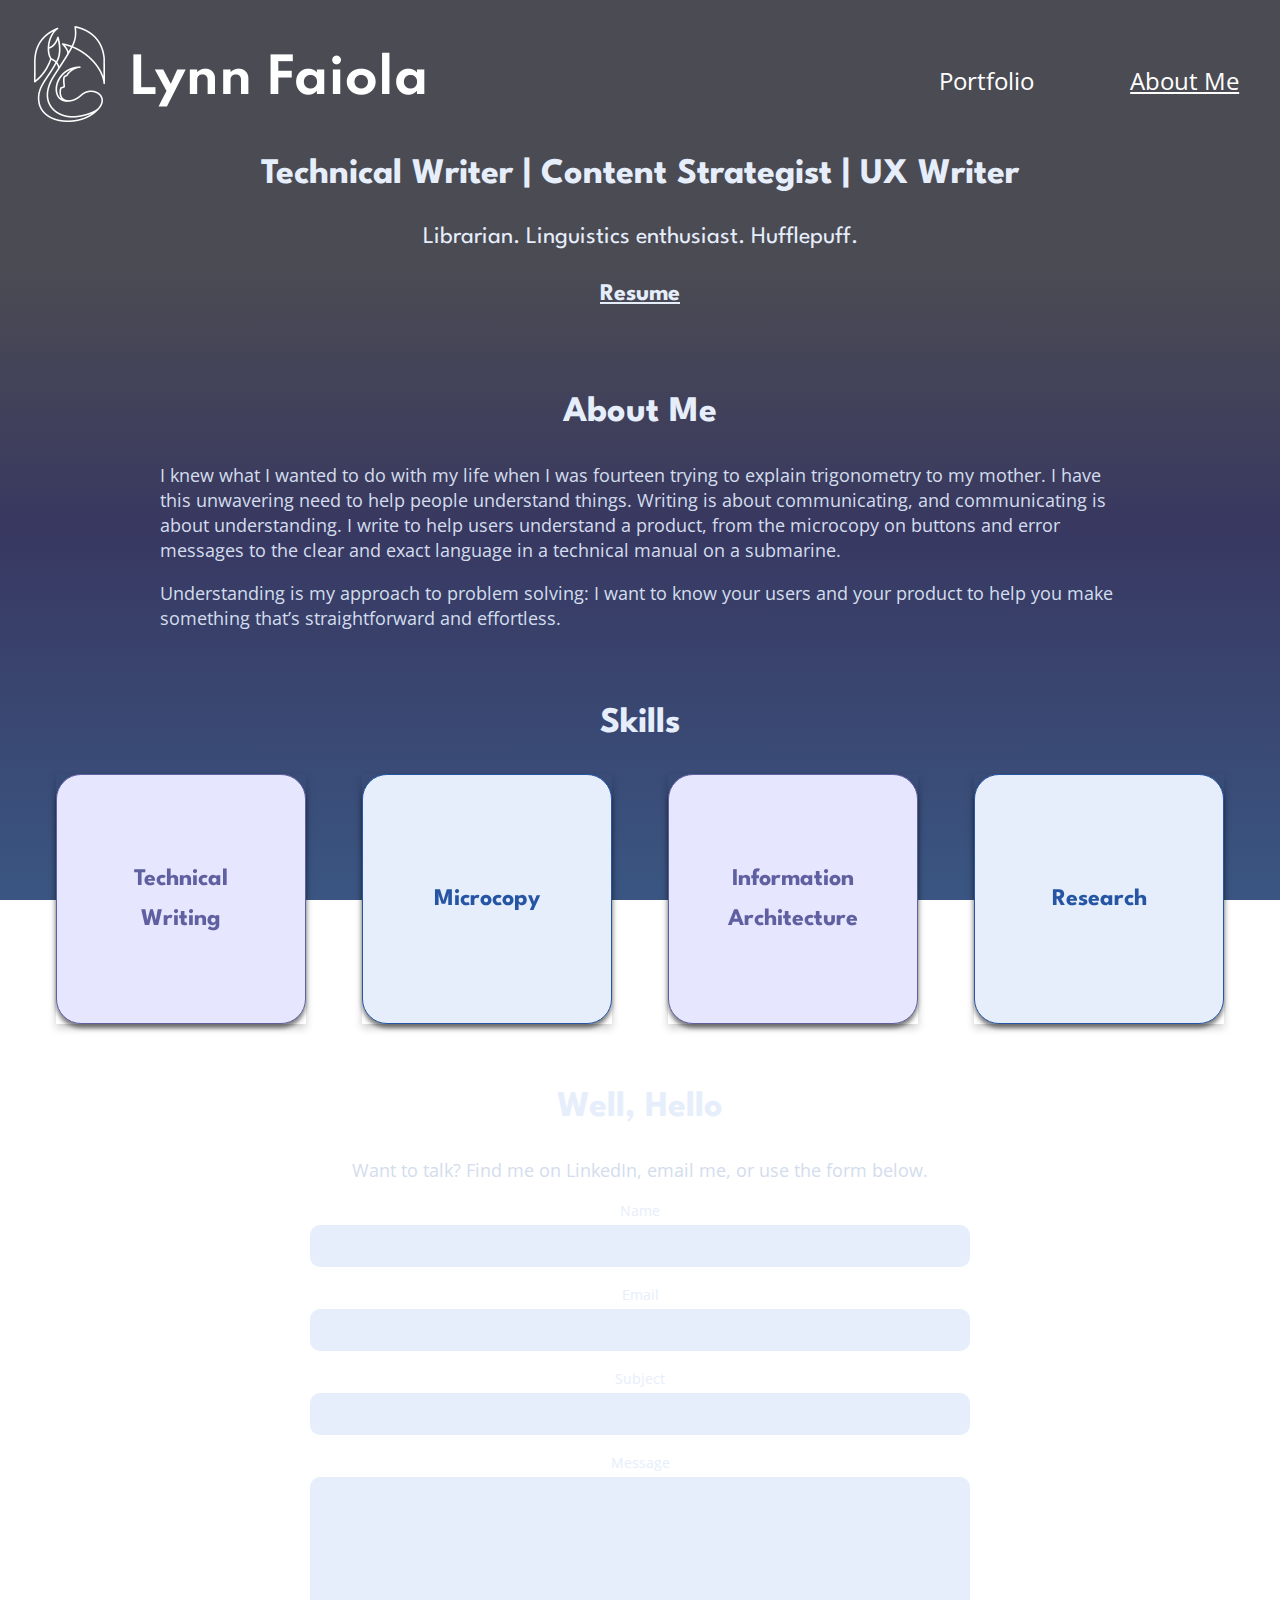
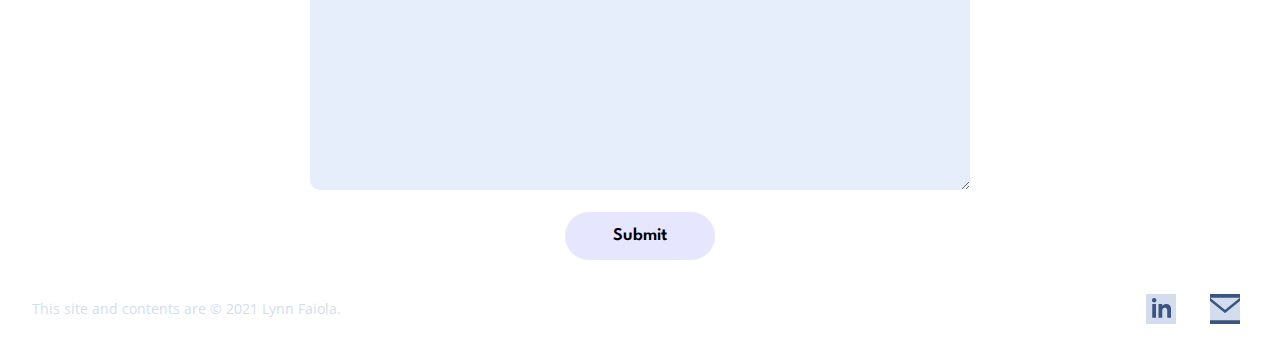
==== aboutMe.html @ 55f85517 "V9" ====
<!DOCTYPE html>
<html>
<head>
    <title>Lynn Faiola</title>
    <link href="css/style.css" rel="stylesheet" type="text/css">
    <link href="https://fonts.googleapis.com/css2?family=Open+Sans&display=swap" rel="stylesheet">
    <link href="https://fonts.googleapis.com/css2?family=Open+Sans&family=Spartan:wght@400;600;700;800&display=swap" rel="stylesheet">
</head>

<body>
    <div class="fixedBackgroundGradient"></div>
<header>
    <div class="inline-block logo">
        <img src="./images/logo.png" height="96">
    </div>
    <nav class="inline-block">
        <ul class="navItems"> 
            <li class="navDropdown"><div class="portfolioNav"><a href="index.html">Portfolio</a></div>
                <ul class="dropdown-content">
                    <li class="dropdown-tertiary">UX Writing and Design
                        <ul class="dropdown-content2">
                            <li class="tertiaryItem">Fibrarian Case Study</li>
                            <li class="tertiaryItem">USACE Redesign Case Study</li>
                            <li class="tertiaryItem">Our House Redesign Case Study</li>
                        </ul>
                    </li>
                    <li class="dropdown-tertiary">Technical Writing
                        <ul class="dropdown-content2">
                            <li class="tertiaryItem">Knowledge Base Study Guide</li>
                            <li class="tertiaryItem">FAQ on CARES Act Stimulus Payments</li>
                            <li class="tertiaryItem">Our House Redesign Case Study</li>
                        </ul>
                    </li>
                </ul>
            </li>
            <li class="inline-block navEnd aboutMe2">About Me</li>
        </ul>
    </nav>
</header>

<section>
    <div class="centeredText">
        <h2>Technical Writer | Content Strategist | UX Writer</h2>
        <h3 class="noBold">Librarian. Linguistics enthusiast. Hufflepuff.</h3>
        <h3 class="resume">Resume</h3>
    </div>
    
    <div class="wordVomit">
        <h2 class="centeredText">About Me</h2>
        <p>I knew what I wanted to do with my life when I was fourteen trying to explain trigonometry to my mother. I have this unwavering need to help people understand things. Writing is about communicating, and communicating is about understanding. I write to help users understand a product, from the microcopy on buttons and error messages to the clear and exact language in a technical manual on a submarine.</p>
        <p>Understanding is my approach to problem solving: I want to know your users and your product to help you make something that’s straightforward and effortless.</p>
    </div>
    
    <div class="centeredText">
        <h2>Skills</h2>
        <div class="cardContainer">
            <div class="flip-card">
                <div class="flip-card-inner">
                  <div class="flip-card-front">
                    <h3 class="purpleCard">Technical<br>Writing</h3>
                  </div>
                  <div class="flip-card-back"> 
                    <p>I’ll simplify your complex information and reduce the amount of jargon so anyone can understand.</p> 
                    <p><b>Tools:</b> XML/HTML, Google Drive, MS Word</p>
                  </div>
                </div>
            </div>
            <div class="flip-card">
                <div class="flip-card-inner">
                  <div class="flip-card-frontBlue">
                    <h3 class="blueCard">Microcopy</h3>
                  </div>
                  <div class="flip-card-backBlue">
                    <p>I can help you decide if the design should say “Quick Filter” versus “Quick View” and why it matters to your users.</p> 
                    <p><b>Tools:</b> Jira, GitHub, Figma</p>
                  </div>
                </div>
            </div>
            <div class="flip-card">
                <div class="flip-card-inner">
                  <div class="flip-card-front">
                    <h3 class="purpleCard">Information Architecture</h3>
                  </div>
                  <div class="flip-card-back">
                    <p>Navigable, intuitive information brought to you by the best resource: a librarian.</p> 
                    <p><b>Tools:</b> Miro, Whimsical, Figma, Adobe XD</p>
                  </div>
                </div>
            </div>
            <div class="flip-card">
                <div class="flip-card-inner">
                  <div class="flip-card-frontBlue">
                    <h3 class="blueCard">Research</h3>
                  </div>
                  <div class="flip-card-backBlue">
                    <p>From interviewing users to interviewing your product, I’ve got you covered.</p> 
                    <p><b>Tools:</b> Otter.ai, Miro, Google Drive, [your product]</p>
                  </div>
                </div>
            </div>
        </div>
    </div>
    
    <div class="centeredForm">
        <h2>Well, Hello</h2>
        <p>Want to talk? Find me on LinkedIn, email me, or use the form below.</p>
            <form>
                <label for="name">Name</label><br>
                <input type="text" id="name" name="name" class="freeForm"><br><br>
                <label for="email">Email</label><br>
                <input type="email" id="email" name="email" class="freeForm"><br><br>
                <label for="subject">Subject</label><br>
                <input type="text" id="subject" name="subject" class="freeForm"><br><br>
                <label for="message">Message</label><br>
                <textarea id="message" name="message" rows="20" cols="60" class="freeForm message"></textarea><br><br>
                <input type="submit" value="Submit" class="submitButton">
            </form>
    </div>
</section>

<footer class="footer">
    <div class="inline-block left">
    <p>This site and contents are © 2021 Lynn Faiola.</p>
    </div>
    <div class="inline-block right">
    <img class="padded" src="./images/linkedin_icon.png" height="30" width="30">
    <img src="./images/email_icon.png" height="30" width="30">
    </div>
</footer>

</body>
</html>
---- css/style.css ----
/* Top Level */

html {
    min-height: 100%;
    margin:0;
    padding:0;    
}

body{
    background: linear-gradient(180deg, #4B4B53 29.86%, #383861 58.73%, #3A5581 98.44%);
    background-repeat: no-repeat;
    background-size: auto;
    background-attachment: fixed;
    overflow:overlay;
    margin:0;
    padding:0; 
    min-height: 100vh;
    display: flex;
    flex-direction: column;
}

header{
    padding-top: 2%;
}

.portfolioSection{
    text-align: center;
    min-height: calc(100%);
}

footer{
    margin-top: auto;
    vertical-align: center;
    padding-left: 2.5%;
    padding-right: 2.5%;
    padding-bottom: 1%;
}

/* Scroll Bar */

    /* width */
::-webkit-scrollbar {
    width: 8px;
  }
  
  /* Track */
::-webkit-scrollbar-track {
    /*box-shadow: inset 0 0 5px grey; 
    border-radius: 10px;*/
    background-color: transparent;
}
   
  /* Handle */
::-webkit-scrollbar-thumb {
    background:#D3D3D3;
    border-radius: 8px;
}
  
  /* Handle on hover */
::-webkit-scrollbar-thumb:hover {
    background: #808080; 
}


/*Navigation*/

nav{
    width: 73%;
    /*float: right;*/
    padding: 1%;
}

nav ul{
    list-style-type: none;
    /*float:right;
    margin-left: auto;*/
    display: flex;
    justify-content: right;
}

li a{
    color:white;
    text-decoration: none;
}

.portfolioNav{
    padding-right: 96px;
    font-family: Open Sans;
    font-style: normal;
    font-weight: normal;
    font-size: 24px;
    line-height: 33px;
    color:#FFFFFF;
    cursor: pointer;
}

.portNav2{    
    text-decoration: underline;
}

li.navEnd{
    font-family: Open Sans;
    font-style: normal;
    font-weight: normal;
    font-size: 24px;
    line-height: 33px;
    color:#FFFFFF;
    cursor: pointer;
}

.aboutMe2{
    text-decoration: underline;
}

.portfolioNav:hover, li.navEnd:hover{
    text-decoration: underline;
}

.navDropdown{
    display: inline-block;
}

.dropdown-content{    
    display:none;
    position:absolute;
    background-color:#4B4B53;
    font-family: Open Sans;
    font-style: normal;
    font-weight: normal;
    font-size: 20px;
    line-height: 33px;
    color:#FFFFFF;
    /*max-width: 300px;*/
    padding: 8px 8px 8px 8px;
    box-shadow: 4px 4px 4px 4px rgba(0, 0, 0, 0.25);
    z-index: 1;
}

.navDropdown:hover .dropdown-content {
    display: block;
}

.dropdown-tertiary{
    display: block;
    padding-top: 8px;
}

.dropdown-content2{    
    display:none;
    position:static;
    background-color:#4B4B53;    
    padding-top: 8px;
    padding-bottom: 8px;
    cursor: pointer;
}

.tertiaryItem{
    font-size: 18px;
}

.dropdown-tertiary:hover .dropdown-content2 {
    display: block;
}

.tertiaryItem:hover {
    text-decoration: underline;
}

/* Classes */

.inline-block{
    display: inline-block;
    vertical-align: bottom;
}

.logo{
    width: 20%;
    padding-left: 2.5%;
    text-align: center;    
    vertical-align: center;
}

div.left{
    /*float: left;
    padding: 1%;*/
    width: 60%;
    display: inline-flex;
    justify-content: left;
}

div.right{
    display: inline-flex;
    justify-content: right;
    vertical-align: center;
    width: 39%;
    padding-bottom: 8px;
    /*float: right;
    width: 49%;*/
}

img.padded{
    padding-right:34px;
}

.centeredText{
    text-align: center;
}

.centeredForm{
    text-align: center;
    margin-top: 5%;
    margin-bottom: 2%;
}

.wordVomit{
    width:75%;
    margin:auto;
    padding:25px
}

/*About Me Contact Form*/

.submitButton{
    width: 150px;
    height: 48px;
    background: #E6E6FF;
    border-radius: 50px;
    border:none;
    font-family: Spartan;
    font-style: normal;
    font-weight: 600;
    font-size: 18px;
    line-height: 20px;
    align-items: center;
    text-align: center;
}

label{
    font-family: Open Sans;
    font-style: normal;
    font-weight: normal;
    font-size: 14px;
    line-height: 19px;
    color: #E6EEFC;
    padding-bottom: 15px;
    text-align: left;
}


.freeForm{
    background: #E6EEFC;
    border-radius: 10px;
    border:none;
    width: 50%;
    height: 32px;
    font-family: Open Sans;
    font-style: normal;
    font-weight: normal;
    font-size: 18px;
    color: #4B4B53;
    margin-top: 5px;
    padding:5px 10px 5px 10px;
}

.message{
    width: 50%;
    height: 303px;
}

textarea:focus, input:focus{
    outline: none;
}

/* Buttons */

a.buttonLink{
    text-decoration: none;
}

.buttons{
    text-align: center;    
    margin-top:3%;
}

.buttons2{
    padding:50px;
    padding-top:0;
    text-align: center;
}

.block{    
    display: block;
}

button.listBlue{
    display: block;
    width: 400px;
    height: 102px;
    /*left: 270px;
    top: 737px;*/
    background: #E6EEFC;
    border: 1px solid #2656A3;
    box-sizing: border-box;
    border-radius: 25px;
    color: #2656A3;
    font-family: Open Sans;
    font-style: normal;
    font-weight: normal;
    font-size: 24px;
    line-height: 33px;
    cursor: pointer;
}

button.listBlue:hover{
    background: #2656A3;
    border: 1px solid #E6EEFC;
    box-sizing: border-box;
    box-shadow: 4px 4px 4px rgba(0, 0, 0, 0.25);
    color: #E6EEFC;
}

button.listBlue1:hover span {
    display:none
}
button.listBlue1:hover:before {
    content:"Improve user navigation through information architecture."
}

button.listBlue2:hover span {
    display:none
}
button.listBlue2:hover:before {
    content:"A mobile app to designed enable book sharing."
}

button.listBlue3:hover span {
    display:none
}
button.listBlue3:hover:before {
    content:"Boost volunteer aquisition and retention with site clarity."
}

button.listPurple{
    display: block;
    width: 400px;
    height: 102px;
    /*left: 793px;
    top: 513px;*/
    background: #E6E6FF;
    border: 1px solid #6060A1;
    box-sizing: border-box;
    border-radius: 25px;
    color: #6060A1;
    font-family: Open Sans;
    font-style: normal;
    font-weight: normal;
    font-size: 24px;
    line-height: 33px;
    cursor: pointer;
}

button.listPurple:hover{
    background: #6060A1;
    border: 1px solid #E6E6FF;
    box-sizing: border-box;
    box-shadow: 4px 4px 4px rgba(0, 0, 0, 0.25);
    color: #E6E6FF;
}

button.listPurple1:hover span {
    display:none
}
button.listPurple1:hover:before {
    content:"Unifies the branding of an internal knowledge base."
}

button.listPurple2:hover span {
    display:none
}
button.listPurple2:hover:before {
    content:"Assists employees addressing credit union members."
}

button.listPurple3:hover span {
    display:none
}
button.listPurple3:hover:before {
    content:"Breakdown of a dashboard for new call center agents."
}

/* Cards */

.cardContainer{
    display:flex;
    justify-content: space-evenly;
}

.flip-card {
    background-color: transparent;
    width: 250px;
    height: 250px;
    perspective: 1000px;
}

.flip-card-inner {
    position: relative;
    width: 100%;
    height: 100%;
    text-align: center;
    transition: transform 0.6s;
    transform-style: preserve-3d;
    box-shadow: 0 4px 8px 0 rgba(0,0,0,0.2);
}

.flip-card:hover .flip-card-inner {
    transform: rotateY(180deg);
}

.flip-card-front, .flip-card-back {
    position: absolute;
    width: 100%;
    height: 100%;
    -webkit-backface-visibility: hidden;
    backface-visibility: hidden;
}

.flip-card-front {
    color: #6060A1;
    background-color: #E6E6FF;
    border: 1px solid #6060A1;
    box-sizing: border-box;
    box-shadow: 0px 4px 4px rgba(0, 0, 0, 0.5);
    border-radius: 25px;
    display: flex;
    flex-direction: column;
    justify-content: center;
}

.flip-card-back {
    color: #E6E6FF;
    background-color: #6060A1;
    border: 1px solid #E6E6FF;
    transform: rotateY(180deg);
    border-radius: 25px;
    display: flex;
    flex-direction: column;
    justify-content: center;
}

.flip-card-frontBlue, .flip-card-backBlue {
    position: absolute;
    width: 100%;
    height: 100%;
    -webkit-backface-visibility: hidden;
    backface-visibility: hidden;
}

.flip-card-frontBlue {
    background-color: #E6EEFC;
    border: 1px solid #2656A3;
    box-sizing: border-box;
    box-shadow: 0px 4px 4px rgba(0, 0, 0, 0.5);
    border-radius: 25px;
    display: flex;
    flex-direction: column;
    justify-content: center;
}

.flip-card-backBlue {
    color: #E6EEFC;
    background-color: #2656A3;
    border: 1px solid #E6EEFC;
    transform: rotateY(180deg);
    border-radius: 25px;
    display: flex;
    flex-direction: column;
    justify-content: center;
}

/* Typography */

h1{
    font-family: Spartan;
    font-style: normal;
    font-weight: bold;
    font-size: 48px;
    line-height: 54px;
    color: #FFFFFF;
}

h2{
    font-family: Spartan;
    font-style: normal;
    font-weight: bold;
    font-size: 36px;
    line-height: 40px;    
    color: #E6EEFC;
}

h3{
    font-family: Spartan;
    font-style: normal;
    font-weight: bold;
    font-size: 24px;
    line-height: 40px;    
    color: #E6EEFC;
}

h3.noBold{
    font-family: Spartan;
    font-style: normal;
    font-weight: normal;
    font-size: 24px;
    line-height: 25px;    
    color: #E6EEFC;
}

h3.resume{
    font-family: Spartan;
    font-style: normal;
    font-weight: bold;
    font-size: 24px;
    line-height: 40px;    
    color: #E6EEFC;
    text-decoration: underline;
}

h3.purpleCard{
    font-family: Spartan;
    font-style: normal;
    font-weight: bold;
    font-size: 24px;
    color: #6060A1;
}

h3.blueCard{
    font-family: Spartan;
    font-style: normal;
    font-weight: bold;
    font-size: 24px;
    color: #2656A3;
}

p {
    font-family: Open Sans;
    font-style: normal;
    font-weight: normal;
    font-size: 18px;
    line-height: 25px;
    color: #D3DDED;
}

p.purpleCard {
    font-family: Open Sans;
    font-style: normal;
    font-weight: normal;
    font-size: 18px;
    line-height: 25px;
    color: #E6E6FF;
}

p.blueCard {
    font-family: Open Sans;
    font-style: normal;
    font-weight: normal;
    font-size: 18px;
    line-height: 25px;
    color: #E6EEFC;
}

footer p {
    font-family: Open Sans;
    font-style: normal;
    font-weight: normal;
    font-size: 14px;
    line-height: 19px;
    color: #D3DDED;
}

p.intro{
    text-align: center;
    font-family: 'Open Sans', sans-serif;
    font-size: 24px;
    line-height: 33px;
    color: #E6EEFC;
    align-items: center;
    text-align: center;
    width: 75%;
    height: 123px;
    left: 362px;
    top: 209px;
    display: flex;
    align-items: center;
    margin: auto;
}
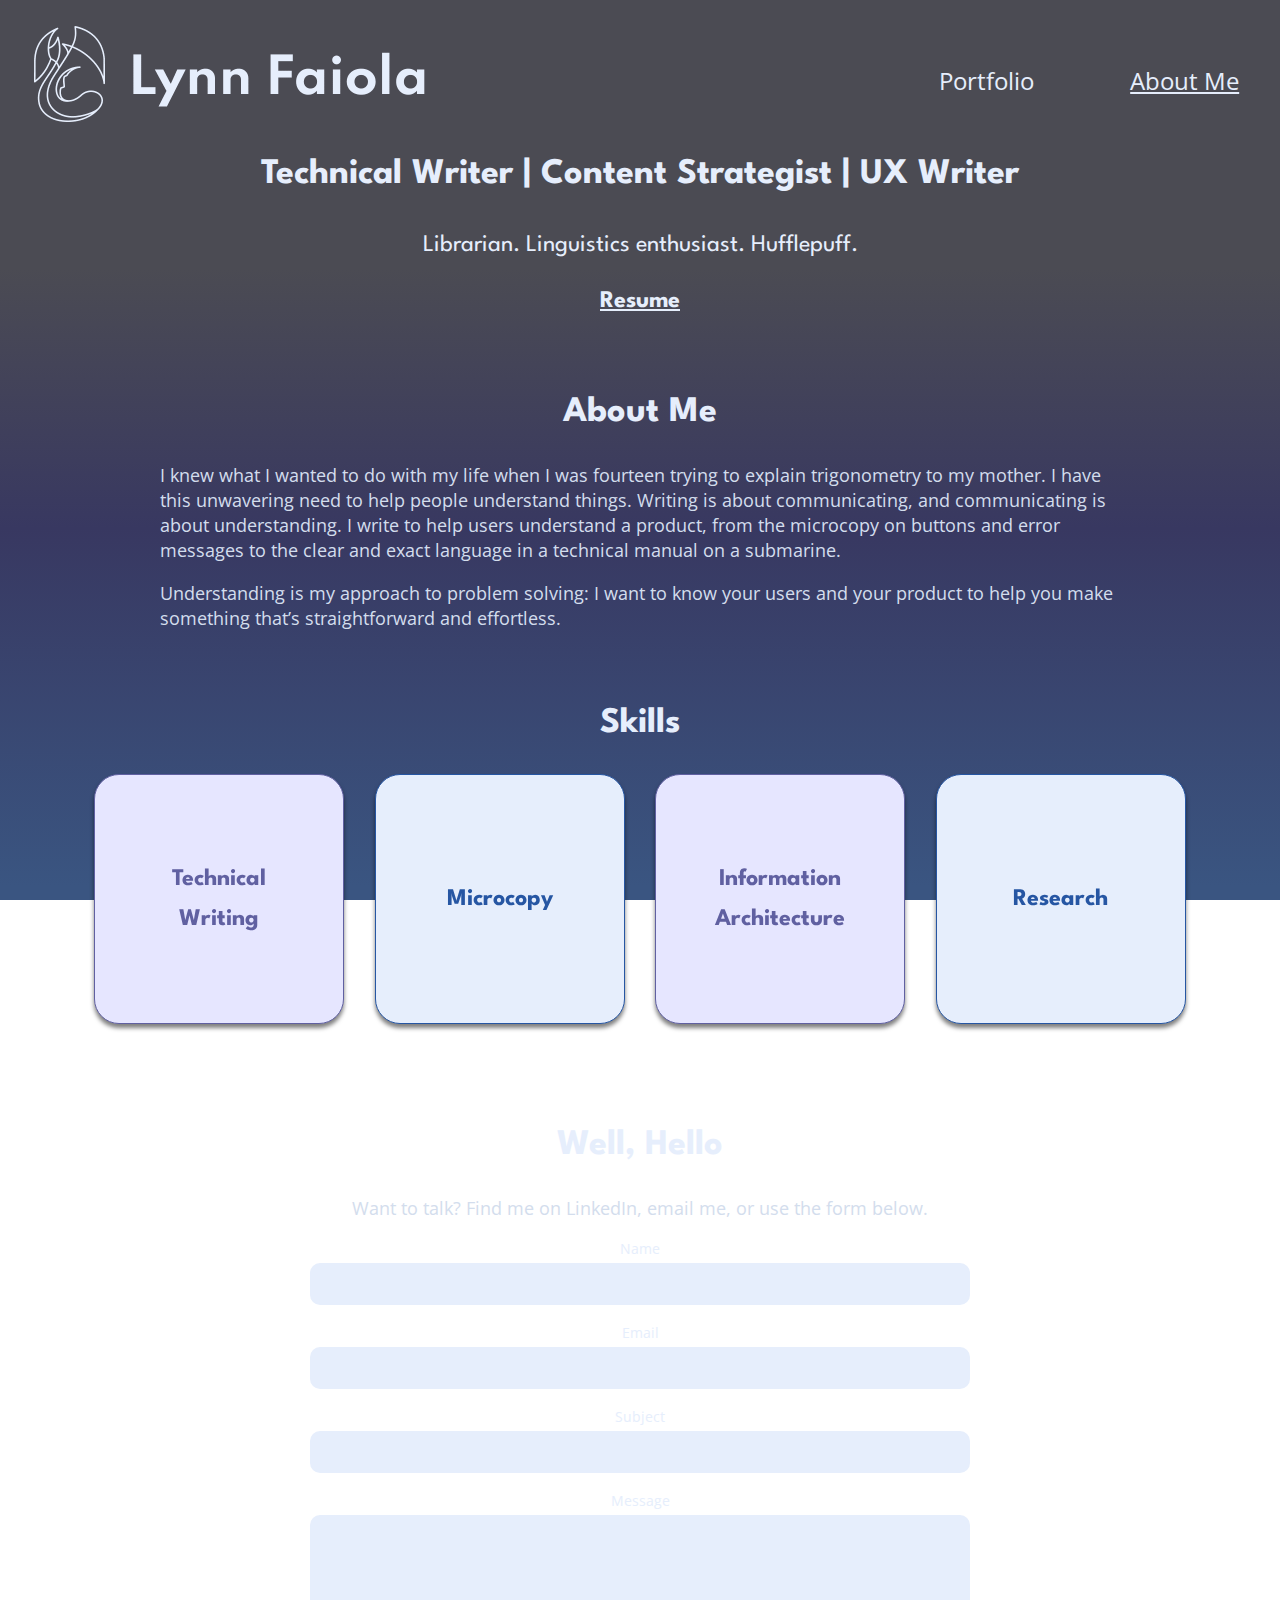
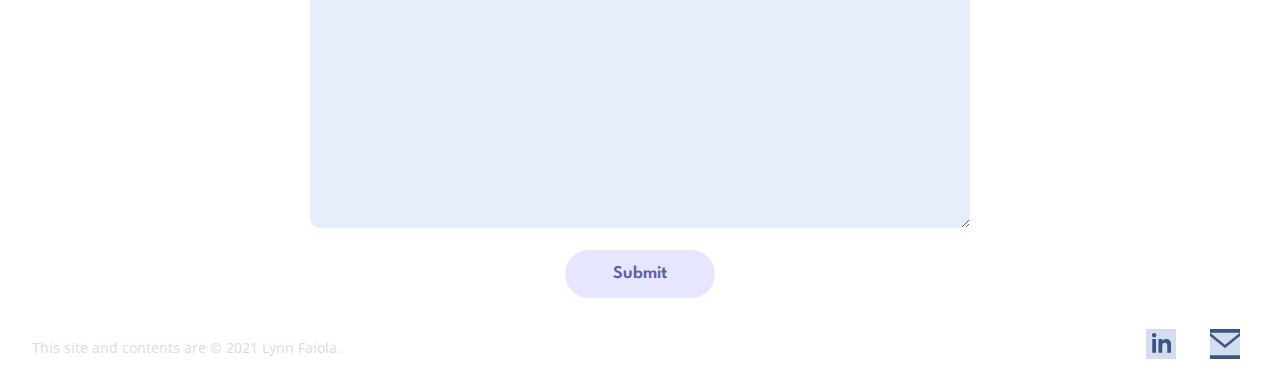
==== commit 6f4de5e0: "V11" ====
--- a/aboutMe.html
+++ b/aboutMe.html
@@ -119,13 +119,13 @@
 </section>
 
 <footer class="footer">
-    <div class="inline-block left">
-    <p>This site and contents are © 2021 Lynn Faiola.</p>
-    </div>
-    <div class="inline-block right">
-    <img class="padded" src="./images/linkedin_icon.png" height="30" width="30">
-    <img src="./images/email_icon.png" height="30" width="30">
-    </div>
+  <div class="inline-block left">
+  <p>This site and contents are © 2021 Lynn Faiola.</p>
+  </div>
+  <div class="inline-block right">
+  <a href="https://www.linkedin.com/in/hlynnbigham/" target="_blank"><img class="padded" src="./images/linkedin_icon.png" height="30" width="30"></a>
+  <img src="./images/email_icon.png" height="30" width="30">
+  </div>
 </footer>
 
 </body>
--- a/css/style.css
+++ b/css/style.css
@@ -79,7 +79,7 @@
 }
 
 li a{
-    color:white;
+    color:#E6EEFC;
     text-decoration: none;
 }
 
@@ -90,7 +90,7 @@
     font-weight: normal;
     font-size: 24px;
     line-height: 33px;
-    color:#FFFFFF;
+    color:#E6EEFC;
     cursor: pointer;
 }
 
@@ -104,7 +104,7 @@
     font-weight: normal;
     font-size: 24px;
     line-height: 33px;
-    color:#FFFFFF;
+    color:#E6EEFC;
     cursor: pointer;
 }
 
@@ -143,6 +143,7 @@
 .dropdown-tertiary{
     display: block;
     padding-top: 8px;
+    color: #E6E6FF;
 }
 
 .dropdown-content2{    
@@ -156,6 +157,7 @@
 
 .tertiaryItem{
     font-size: 18px;
+    color: #E6E6FF;
 }
 
 .dropdown-tertiary:hover .dropdown-content2 {
@@ -204,11 +206,12 @@
 
 .centeredText{
     text-align: center;
+
 }
 
 .centeredForm{
     text-align: center;
-    margin-top: 5%;
+    margin-top: 8%;
     margin-bottom: 2%;
 }
 
@@ -224,6 +227,7 @@
     width: 150px;
     height: 48px;
     background: #E6E6FF;
+    color: #6060A1;
     border-radius: 50px;
     border:none;
     font-family: Spartan;
@@ -233,6 +237,12 @@
     line-height: 20px;
     align-items: center;
     text-align: center;
+}
+
+.submitButton:hover{
+    background: #6060A1;
+    color:#E6E6FF;
+    box-shadow: 4px 4px 4px rgba(0, 0, 0, 0.25);
 }
 
 label{
@@ -393,6 +403,7 @@
 .cardContainer{
     display:flex;
     justify-content: space-evenly;
+    margin:0 5%;
 }
 
 .flip-card {
@@ -409,7 +420,7 @@
     text-align: center;
     transition: transform 0.6s;
     transform-style: preserve-3d;
-    box-shadow: 0 4px 8px 0 rgba(0,0,0,0.2);
+   /* box-shadow: 0 4px 8px 0 rgba(0,0,0,0.2);*/
 }
 
 .flip-card:hover .flip-card-inner {
@@ -445,6 +456,7 @@
     display: flex;
     flex-direction: column;
     justify-content: center;
+    box-shadow: 0 4px 8px 0 rgba(0,0,0,0.5);
 }
 
 .flip-card-frontBlue, .flip-card-backBlue {
@@ -475,6 +487,7 @@
     display: flex;
     flex-direction: column;
     justify-content: center;
+    box-shadow: 0 4px 8px 0 rgba(0,0,0,0.5);
 }
 
 /* Typography */
@@ -510,17 +523,16 @@
     font-family: Spartan;
     font-style: normal;
     font-weight: normal;
+    font-size: 24px;  
+    color: #E6EEFC;
+}
+
+h3.resume{
+    font-family: Spartan;
+    font-style: normal;
+    font-weight: bold;
     font-size: 24px;
     line-height: 25px;    
-    color: #E6EEFC;
-}
-
-h3.resume{
-    font-family: Spartan;
-    font-style: normal;
-    font-weight: bold;
-    font-size: 24px;
-    line-height: 40px;    
     color: #E6EEFC;
     text-decoration: underline;
 }
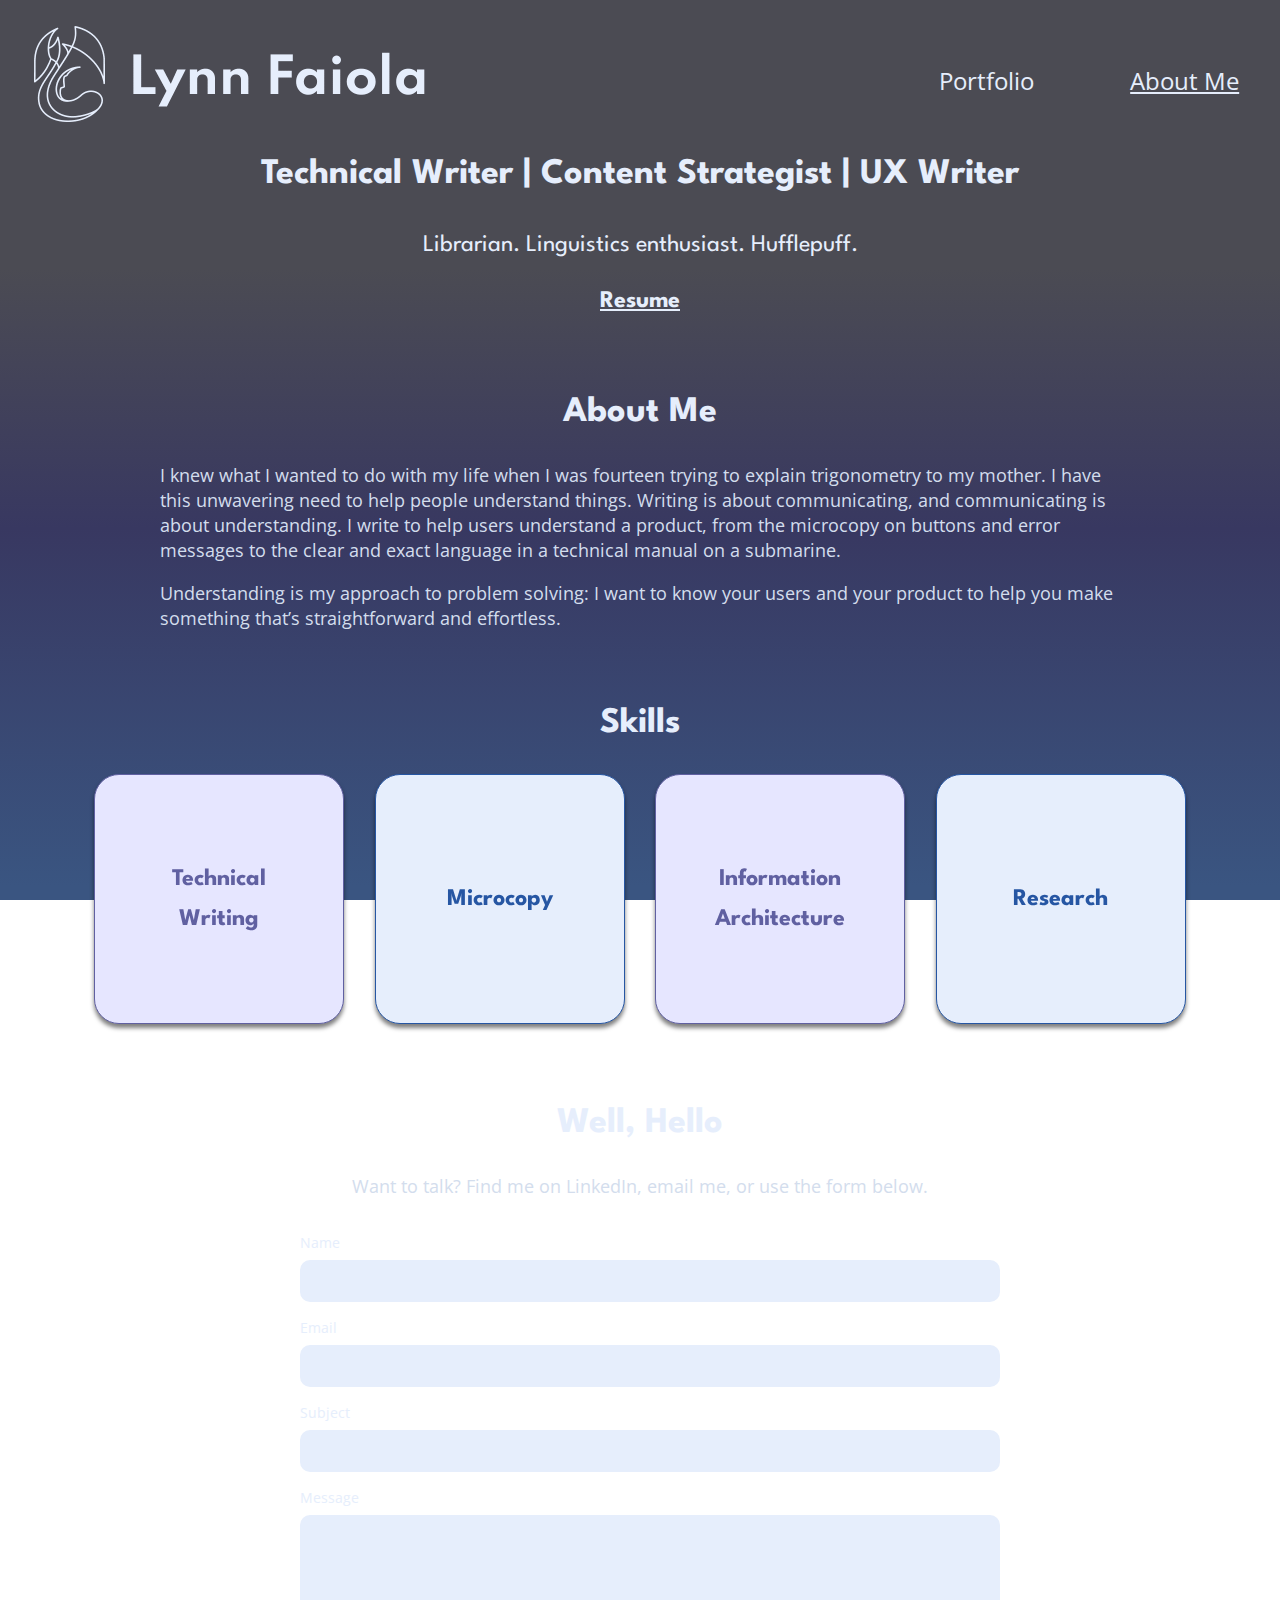
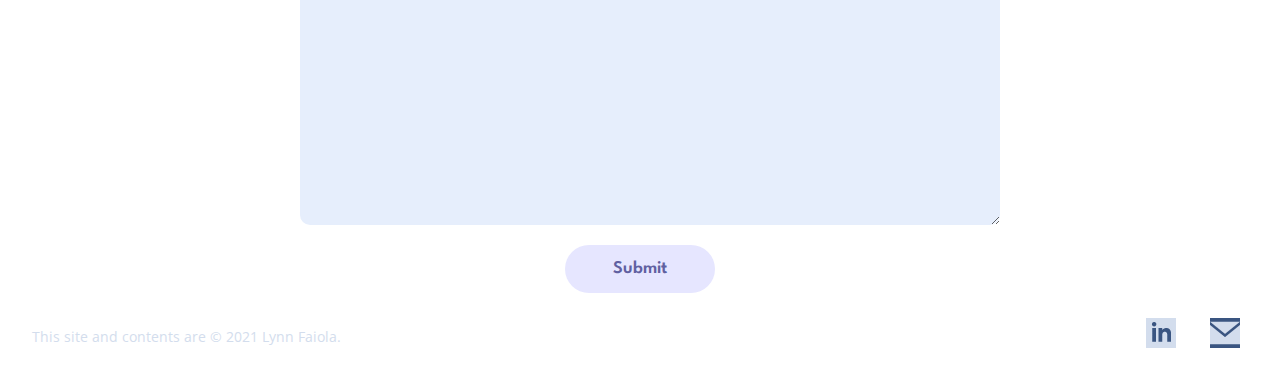
==== commit b90d9531: "V12" ====
--- a/aboutMe.html
+++ b/aboutMe.html
@@ -5,13 +5,14 @@
     <link href="css/style.css" rel="stylesheet" type="text/css">
     <link href="https://fonts.googleapis.com/css2?family=Open+Sans&display=swap" rel="stylesheet">
     <link href="https://fonts.googleapis.com/css2?family=Open+Sans&family=Spartan:wght@400;600;700;800&display=swap" rel="stylesheet">
+    <script src="css/lynnfaiola.js"></script>
 </head>
 
 <body>
     <div class="fixedBackgroundGradient"></div>
 <header>
     <div class="inline-block logo">
-        <img src="./images/logo.png" height="96">
+      <a href="index.html"><img src="./images/logo.png" height="96"></a>
     </div>
     <nav class="inline-block">
         <ul class="navItems"> 
@@ -54,7 +55,7 @@
     <div class="centeredText">
         <h2>Skills</h2>
         <div class="cardContainer">
-            <div class="flip-card">
+            <div class="flip-card" onclick="this.classList.toggle('hover');">
                 <div class="flip-card-inner">
                   <div class="flip-card-front">
                     <h3 class="purpleCard">Technical<br>Writing</h3>
@@ -65,7 +66,7 @@
                   </div>
                 </div>
             </div>
-            <div class="flip-card">
+            <div class="flip-card" onclick="this.classList.toggle('hover');">
                 <div class="flip-card-inner">
                   <div class="flip-card-frontBlue">
                     <h3 class="blueCard">Microcopy</h3>
@@ -76,7 +77,7 @@
                   </div>
                 </div>
             </div>
-            <div class="flip-card">
+            <div class="flip-card" onclick="this.classList.toggle('hover');">
                 <div class="flip-card-inner">
                   <div class="flip-card-front">
                     <h3 class="purpleCard">Information Architecture</h3>
@@ -87,7 +88,7 @@
                   </div>
                 </div>
             </div>
-            <div class="flip-card">
+            <div class="flip-card" onclick="this.classList.toggle('hover');">
                 <div class="flip-card-inner">
                   <div class="flip-card-frontBlue">
                     <h3 class="blueCard">Research</h3>
@@ -104,16 +105,26 @@
     <div class="centeredForm">
         <h2>Well, Hello</h2>
         <p>Want to talk? Find me on LinkedIn, email me, or use the form below.</p>
-            <form>
-                <label for="name">Name</label><br>
-                <input type="text" id="name" name="name" class="freeForm"><br><br>
-                <label for="email">Email</label><br>
-                <input type="email" id="email" name="email" class="freeForm"><br><br>
-                <label for="subject">Subject</label><br>
-                <input type="text" id="subject" name="subject" class="freeForm"><br><br>
-                <label for="message">Message</label><br>
-                <textarea id="message" name="message" rows="20" cols="60" class="freeForm message"></textarea><br><br>
-                <input type="submit" value="Submit" class="submitButton">
+             <form>
+                <div class="inputContainer">
+                    <label for="name">Name</label>
+                    <input type="text" id="name" name="name" class="freeForm">
+                </div>
+                <div class="inputContainer">
+                    <label for="email">Email</label>
+                    <input type="email" id="email" name="email" class="freeForm">
+                </div>
+                <div class="inputContainer">
+                  <label for="subject">Subject</label>
+                  <input type="text" id="subject" name="subject" class="freeForm">
+                </div>
+                <div class="inputContainer">
+                  <label for="message">Message</label>
+                  <textarea id="message" name="message" rows="20" cols="60" class="freeForm message"></textarea>
+                </div>
+                <div class="buttonContainer">
+                  <input type="submit" value="Submit" class="submitButton">
+                </div>
             </form>
     </div>
 </section>
--- a/css/style.css
+++ b/css/style.css
@@ -38,25 +38,19 @@
 
 /* Scroll Bar */
 
-    /* width */
 ::-webkit-scrollbar {
     width: 8px;
   }
   
-  /* Track */
 ::-webkit-scrollbar-track {
-    /*box-shadow: inset 0 0 5px grey; 
-    border-radius: 10px;*/
     background-color: transparent;
 }
    
-  /* Handle */
 ::-webkit-scrollbar-thumb {
     background:#D3D3D3;
     border-radius: 8px;
 }
   
-  /* Handle on hover */
 ::-webkit-scrollbar-thumb:hover {
     background: #808080; 
 }
@@ -66,14 +60,11 @@
 
 nav{
     width: 73%;
-    /*float: right;*/
     padding: 1%;
 }
 
 nav ul{
     list-style-type: none;
-    /*float:right;
-    margin-left: auto;*/
     display: flex;
     justify-content: right;
 }
@@ -130,7 +121,6 @@
     font-size: 20px;
     line-height: 33px;
     color:#FFFFFF;
-    /*max-width: 300px;*/
     padding: 8px 8px 8px 8px;
     box-shadow: 4px 4px 4px 4px rgba(0, 0, 0, 0.25);
     z-index: 1;
@@ -183,8 +173,6 @@
 }
 
 div.left{
-    /*float: left;
-    padding: 1%;*/
     width: 60%;
     display: inline-flex;
     justify-content: left;
@@ -196,8 +184,6 @@
     vertical-align: center;
     width: 39%;
     padding-bottom: 8px;
-    /*float: right;
-    width: 49%;*/
 }
 
 img.padded{
@@ -207,12 +193,6 @@
 .centeredText{
     text-align: center;
 
-}
-
-.centeredForm{
-    text-align: center;
-    margin-top: 8%;
-    margin-bottom: 2%;
 }
 
 .wordVomit{
@@ -222,6 +202,32 @@
 }
 
 /*About Me Contact Form*/
+
+.centeredForm{
+    display: block;
+    align-items: center;
+    text-align: center;
+    margin: auto;    
+    padding-top:50px;
+    padding-bottom:20px;
+    width: 680px;
+}
+
+.buttonContainer{
+    display: block;
+    text-align: center;
+    margin-top: 16px;    
+}
+
+.inputContainer label{
+    display: block;
+    width: 100%;
+    text-align: left;
+}
+
+.inputContainer input{
+    width: 100%;
+}
 
 .submitButton{
     width: 150px;
@@ -235,8 +241,6 @@
     font-weight: 600;
     font-size: 18px;
     line-height: 20px;
-    align-items: center;
-    text-align: center;
 }
 
 .submitButton:hover{
@@ -252,8 +256,8 @@
     font-size: 14px;
     line-height: 19px;
     color: #E6EEFC;
-    padding-bottom: 15px;
-    text-align: left;
+    padding-bottom: 8px;
+    padding-top: 16px;
 }
 
 
@@ -261,20 +265,18 @@
     background: #E6EEFC;
     border-radius: 10px;
     border:none;
-    width: 50%;
     height: 32px;
     font-family: Open Sans;
     font-style: normal;
     font-weight: normal;
     font-size: 18px;
     color: #4B4B53;
-    margin-top: 5px;
     padding:5px 10px 5px 10px;
 }
 
 .message{
-    width: 50%;
-    height: 303px;
+    width: 100%;
+    height: 300px;
 }
 
 textarea:focus, input:focus{
@@ -306,8 +308,6 @@
     display: block;
     width: 400px;
     height: 102px;
-    /*left: 270px;
-    top: 737px;*/
     background: #E6EEFC;
     border: 1px solid #2656A3;
     box-sizing: border-box;
@@ -354,8 +354,6 @@
     display: block;
     width: 400px;
     height: 102px;
-    /*left: 793px;
-    top: 513px;*/
     background: #E6E6FF;
     border: 1px solid #6060A1;
     box-sizing: border-box;
@@ -410,6 +408,7 @@
     background-color: transparent;
     width: 250px;
     height: 250px;
+    cursor: pointer;
     perspective: 1000px;
 }
 
@@ -420,10 +419,13 @@
     text-align: center;
     transition: transform 0.6s;
     transform-style: preserve-3d;
-   /* box-shadow: 0 4px 8px 0 rgba(0,0,0,0.2);*/
-}
-
-.flip-card:hover .flip-card-inner {
+}
+
+/*.flip-card:hover .flip-card-inner {
+    transform: rotateY(180deg);
+}*/
+
+.flip-card.hover .flip-card-inner {
     transform: rotateY(180deg);
 }
 
@@ -492,14 +494,6 @@
 
 /* Typography */
 
-h1{
-    font-family: Spartan;
-    font-style: normal;
-    font-weight: bold;
-    font-size: 48px;
-    line-height: 54px;
-    color: #FFFFFF;
-}
 
 h2{
     font-family: Spartan;
@@ -599,8 +593,6 @@
     text-align: center;
     width: 75%;
     height: 123px;
-    left: 362px;
-    top: 209px;
     display: flex;
     align-items: center;
     margin: auto;
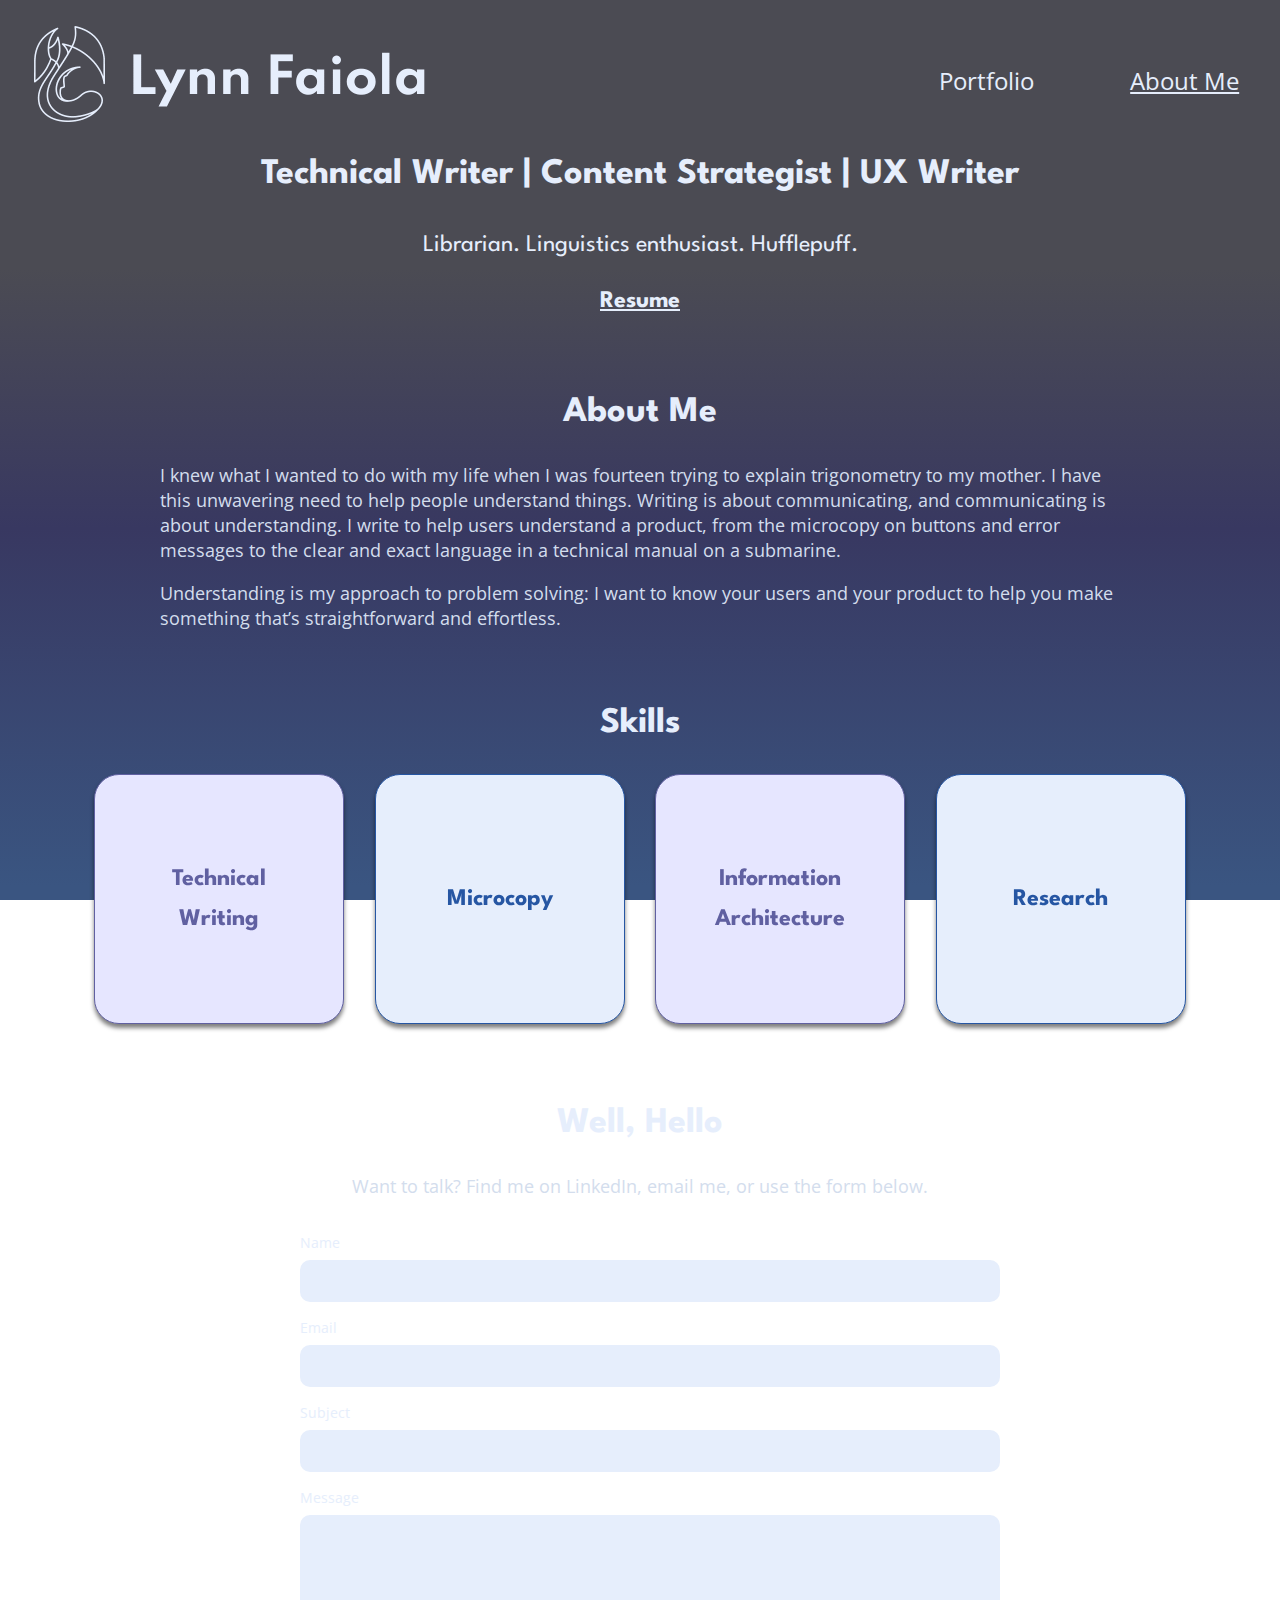
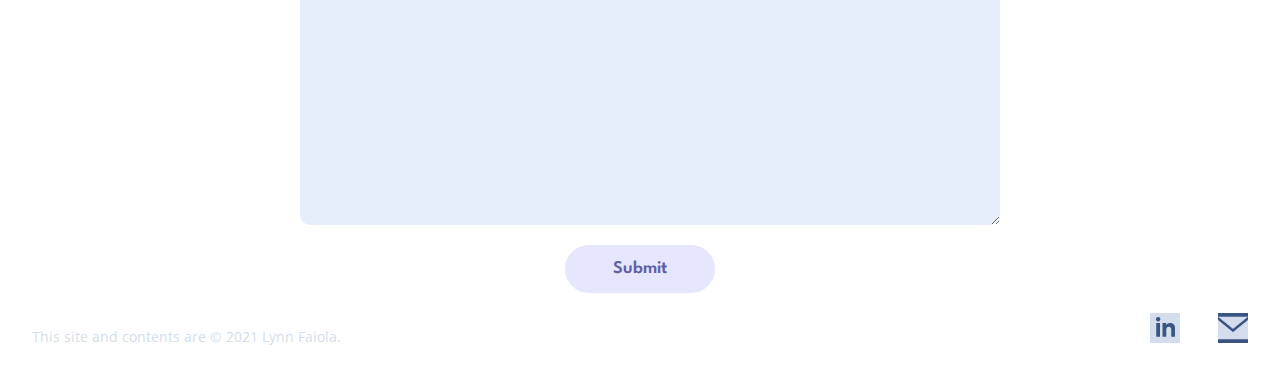
==== commit 9dcbc458: "V13" ====
--- a/aboutMe.html
+++ b/aboutMe.html
@@ -5,7 +5,7 @@
     <link href="css/style.css" rel="stylesheet" type="text/css">
     <link href="https://fonts.googleapis.com/css2?family=Open+Sans&display=swap" rel="stylesheet">
     <link href="https://fonts.googleapis.com/css2?family=Open+Sans&family=Spartan:wght@400;600;700;800&display=swap" rel="stylesheet">
-    <script src="css/lynnfaiola.js"></script>
+    <script src="lynnfaiola.js"></script>
 </head>
 
 <body>
@@ -61,8 +61,8 @@
                     <h3 class="purpleCard">Technical<br>Writing</h3>
                   </div>
                   <div class="flip-card-back"> 
-                    <p>I’ll simplify your complex information and reduce the amount of jargon so anyone can understand.</p> 
-                    <p><b>Tools:</b> XML/HTML, Google Drive, MS Word</p>
+                    <p class="purpleCard">I’ll simplify your complex information and reduce the amount of jargon so anyone can understand.</p> 
+                    <p class="purpleCard"><b>Tools:</b> XML/HTML, Google Drive, MS Word</p>
                   </div>
                 </div>
             </div>
@@ -72,8 +72,8 @@
                     <h3 class="blueCard">Microcopy</h3>
                   </div>
                   <div class="flip-card-backBlue">
-                    <p>I can help you decide if the design should say “Quick Filter” versus “Quick View” and why it matters to your users.</p> 
-                    <p><b>Tools:</b> Jira, GitHub, Figma</p>
+                    <p class="blueCard">I can help you decide if the design should say “Quick Filter” versus “Quick View” and why it matters to your users.</p> 
+                    <p class="blueCard"><b>Tools:</b> Jira, GitHub, Figma</p>
                   </div>
                 </div>
             </div>
@@ -83,8 +83,8 @@
                     <h3 class="purpleCard">Information Architecture</h3>
                   </div>
                   <div class="flip-card-back">
-                    <p>Navigable, intuitive information brought to you by the best resource: a librarian.</p> 
-                    <p><b>Tools:</b> Miro, Whimsical, Figma, Adobe XD</p>
+                    <p class="purpleCard">Navigable, intuitive information brought to you by the best resource: a librarian.</p> 
+                    <p class="purpleCard"><b>Tools:</b> Miro, Whimsical, Figma, Adobe XD</p>
                   </div>
                 </div>
             </div>
@@ -94,8 +94,8 @@
                     <h3 class="blueCard">Research</h3>
                   </div>
                   <div class="flip-card-backBlue">
-                    <p>From interviewing users to interviewing your product, I’ve got you covered.</p> 
-                    <p><b>Tools:</b> Otter.ai, Miro, Google Drive, [your product]</p>
+                    <p class="blueCard">From interviewing users to interviewing your product, I’ve got you covered.</p> 
+                    <p class="blueCard"><b>Tools:</b> Otter.ai, Miro, Google Drive, [your product]</p>
                   </div>
                 </div>
             </div>
@@ -130,10 +130,10 @@
 </section>
 
 <footer class="footer">
-  <div class="inline-block left">
+  <div class="left">
   <p>This site and contents are © 2021 Lynn Faiola.</p>
   </div>
-  <div class="inline-block right">
+  <div class="right">
   <a href="https://www.linkedin.com/in/hlynnbigham/" target="_blank"><img class="padded" src="./images/linkedin_icon.png" height="30" width="30"></a>
   <img src="./images/email_icon.png" height="30" width="30">
   </div>
--- a/css/style.css
+++ b/css/style.css
@@ -21,14 +21,18 @@
 
 header{
     padding-top: 2%;
+    
 }
 
 .portfolioSection{
     text-align: center;
-    min-height: calc(100%);
+    flex:1;
 }
 
 footer{
+    display:flex;
+    justify-content: space-between;
+    flex-wrap: wrap-reverse;
     margin-top: auto;
     vertical-align: center;
     padding-left: 2.5%;
@@ -96,7 +100,6 @@
     font-size: 24px;
     line-height: 33px;
     color:#E6EEFC;
-    cursor: pointer;
 }
 
 .aboutMe2{
@@ -172,19 +175,11 @@
     vertical-align: center;
 }
 
-div.left{
-    width: 60%;
-    display: inline-flex;
-    justify-content: left;
-}
-
-div.right{
+/*div.right{
     display: inline-flex;
     justify-content: right;
     vertical-align: center;
-    width: 39%;
-    padding-bottom: 8px;
-}
+}*/
 
 img.padded{
     padding-right:34px;
@@ -557,27 +552,14 @@
 }
 
 p.purpleCard {
-    font-family: Open Sans;
-    font-style: normal;
-    font-weight: normal;
-    font-size: 18px;
-    line-height: 25px;
     color: #E6E6FF;
 }
 
 p.blueCard {
-    font-family: Open Sans;
-    font-style: normal;
-    font-weight: normal;
-    font-size: 18px;
-    line-height: 25px;
     color: #E6EEFC;
 }
 
 footer p {
-    font-family: Open Sans;
-    font-style: normal;
-    font-weight: normal;
     font-size: 14px;
     line-height: 19px;
     color: #D3DDED;
@@ -589,11 +571,67 @@
     font-size: 24px;
     line-height: 33px;
     color: #E6EEFC;
-    align-items: center;
     text-align: center;
     width: 75%;
     height: 123px;
     display: flex;
     align-items: center;
     margin: auto;
+}
+
+/* Case Study */
+
+.caseStudy{
+    display: flex;    
+    justify-content:center;
+}
+
+.caseStudyItem{
+    width: 48%;
+    text-align: center;
+}
+
+.caseContent{
+    text-align: left;
+}
+
+.accordion {
+    background-color: #E6EEFC;
+    color: #2656A3;
+    cursor: pointer;
+    padding: 18px;
+    width: 100%;
+    border: none;
+    text-align: center;
+    outline: none;
+    font-size: 24px;
+    font-family: Spartan;    
+    font-weight: bold;
+    transition: 0.4s;
+}
+  
+.active, .accordion:hover {
+    background-color: rgba(159, 179, 211, 0.99);
+}
+  
+.accordion:after {
+    content: '\002B';
+    color: #2656A3;
+    font-weight: bold;
+    margin-left: 15px;
+}
+  
+.active:after {
+    content: "\2212";
+}
+  
+.panel {
+    padding: 0 18px;
+    max-height: 0;
+    overflow: hidden;
+    transition: max-height 0.2s ease-out;
+}
+
+.sectionMargin{
+    margin: 8px 0;
 }